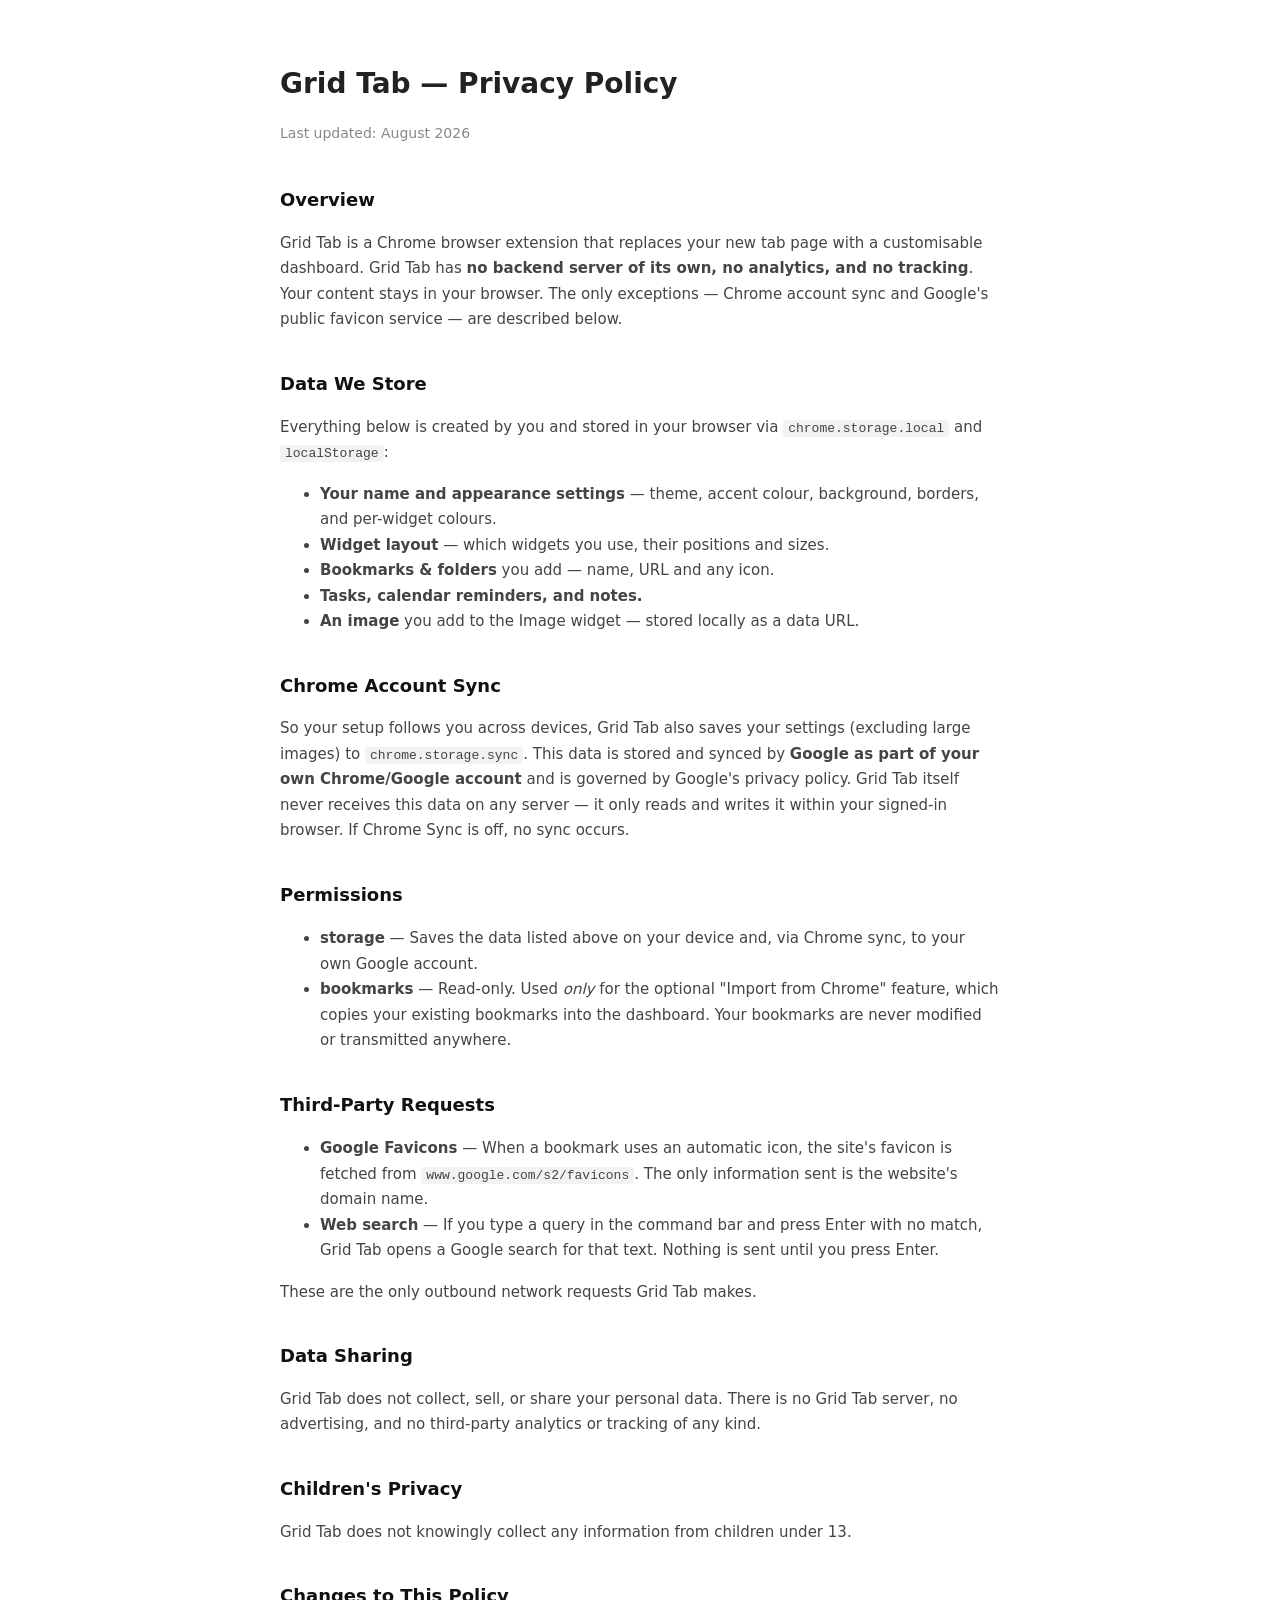
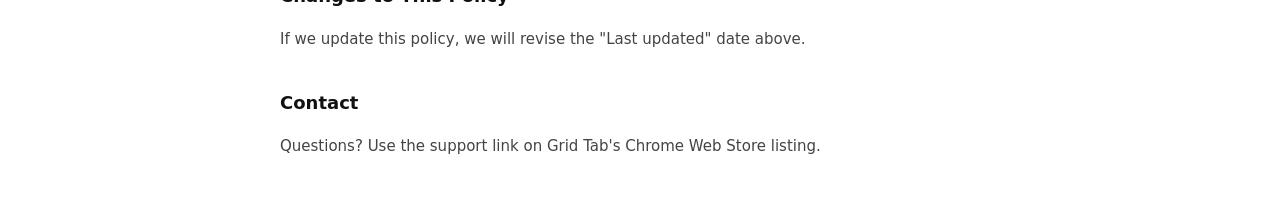
==== index.html @ 0de55970 "Add files via upload" ====
<!DOCTYPE html>
<html lang="en">
<head>
<meta charset="UTF-8">
<meta name="viewport" content="width=device-width,initial-scale=1">
<title>Grid Tab — Privacy Policy</title>
<style>
  body{font-family:system-ui,sans-serif;max-width:720px;margin:60px auto;padding:0 24px;color:#222;line-height:1.7}
  h1{font-size:28px;font-weight:700;margin-bottom:4px}
  h2{font-size:18px;margin-top:36px;color:#111}
  .meta{color:#888;font-size:14px;margin-bottom:40px}
  p,li{font-size:15px;color:#444}
  code{background:#f2f2f2;padding:1px 5px;border-radius:3px;font-size:13px}
</style>
</head>
<body>
<h1>Grid Tab — Privacy Policy</h1>
<p class="meta">Last updated: August 2026</p>

<h2>Overview</h2>
<p>Grid Tab is a Chrome browser extension that replaces your new tab page with a customisable dashboard. Grid Tab has <strong>no backend server of its own, no analytics, and no tracking</strong>. Your content stays in your browser. The only exceptions — Chrome account sync and Google's public favicon service — are described below.</p>

<h2>Data We Store</h2>
<p>Everything below is created by you and stored in your browser via <code>chrome.storage.local</code> and <code>localStorage</code>:</p>
<ul>
  <li><strong>Your name and appearance settings</strong> — theme, accent colour, background, borders, and per-widget colours.</li>
  <li><strong>Widget layout</strong> — which widgets you use, their positions and sizes.</li>
  <li><strong>Bookmarks &amp; folders</strong> you add — name, URL and any icon.</li>
  <li><strong>Tasks, calendar reminders, and notes.</strong></li>
  <li><strong>An image</strong> you add to the Image widget — stored locally as a data URL.</li>
</ul>

<h2>Chrome Account Sync</h2>
<p>So your setup follows you across devices, Grid Tab also saves your settings (excluding large images) to <code>chrome.storage.sync</code>. This data is stored and synced by <strong>Google as part of your own Chrome/Google account</strong> and is governed by Google's privacy policy. Grid Tab itself never receives this data on any server — it only reads and writes it within your signed-in browser. If Chrome Sync is off, no sync occurs.</p>

<h2>Permissions</h2>
<ul>
  <li><strong>storage</strong> — Saves the data listed above on your device and, via Chrome sync, to your own Google account.</li>
  <li><strong>bookmarks</strong> — Read-only. Used <em>only</em> for the optional "Import from Chrome" feature, which copies your existing bookmarks into the dashboard. Your bookmarks are never modified or transmitted anywhere.</li>
</ul>

<h2>Third-Party Requests</h2>
<ul>
  <li><strong>Google Favicons</strong> — When a bookmark uses an automatic icon, the site's favicon is fetched from <code>www.google.com/s2/favicons</code>. The only information sent is the website's domain name.</li>
  <li><strong>Web search</strong> — If you type a query in the command bar and press Enter with no match, Grid Tab opens a Google search for that text. Nothing is sent until you press Enter.</li>
</ul>
<p>These are the only outbound network requests Grid Tab makes.</p>

<h2>Data Sharing</h2>
<p>Grid Tab does not collect, sell, or share your personal data. There is no Grid Tab server, no advertising, and no third-party analytics or tracking of any kind.</p>

<h2>Children's Privacy</h2>
<p>Grid Tab does not knowingly collect any information from children under 13.</p>

<h2>Changes to This Policy</h2>
<p>If we update this policy, we will revise the "Last updated" date above.</p>

<h2>Contact</h2>
<p>Questions? Use the support link on Grid Tab's Chrome Web Store listing.</p>
</body>
</html>
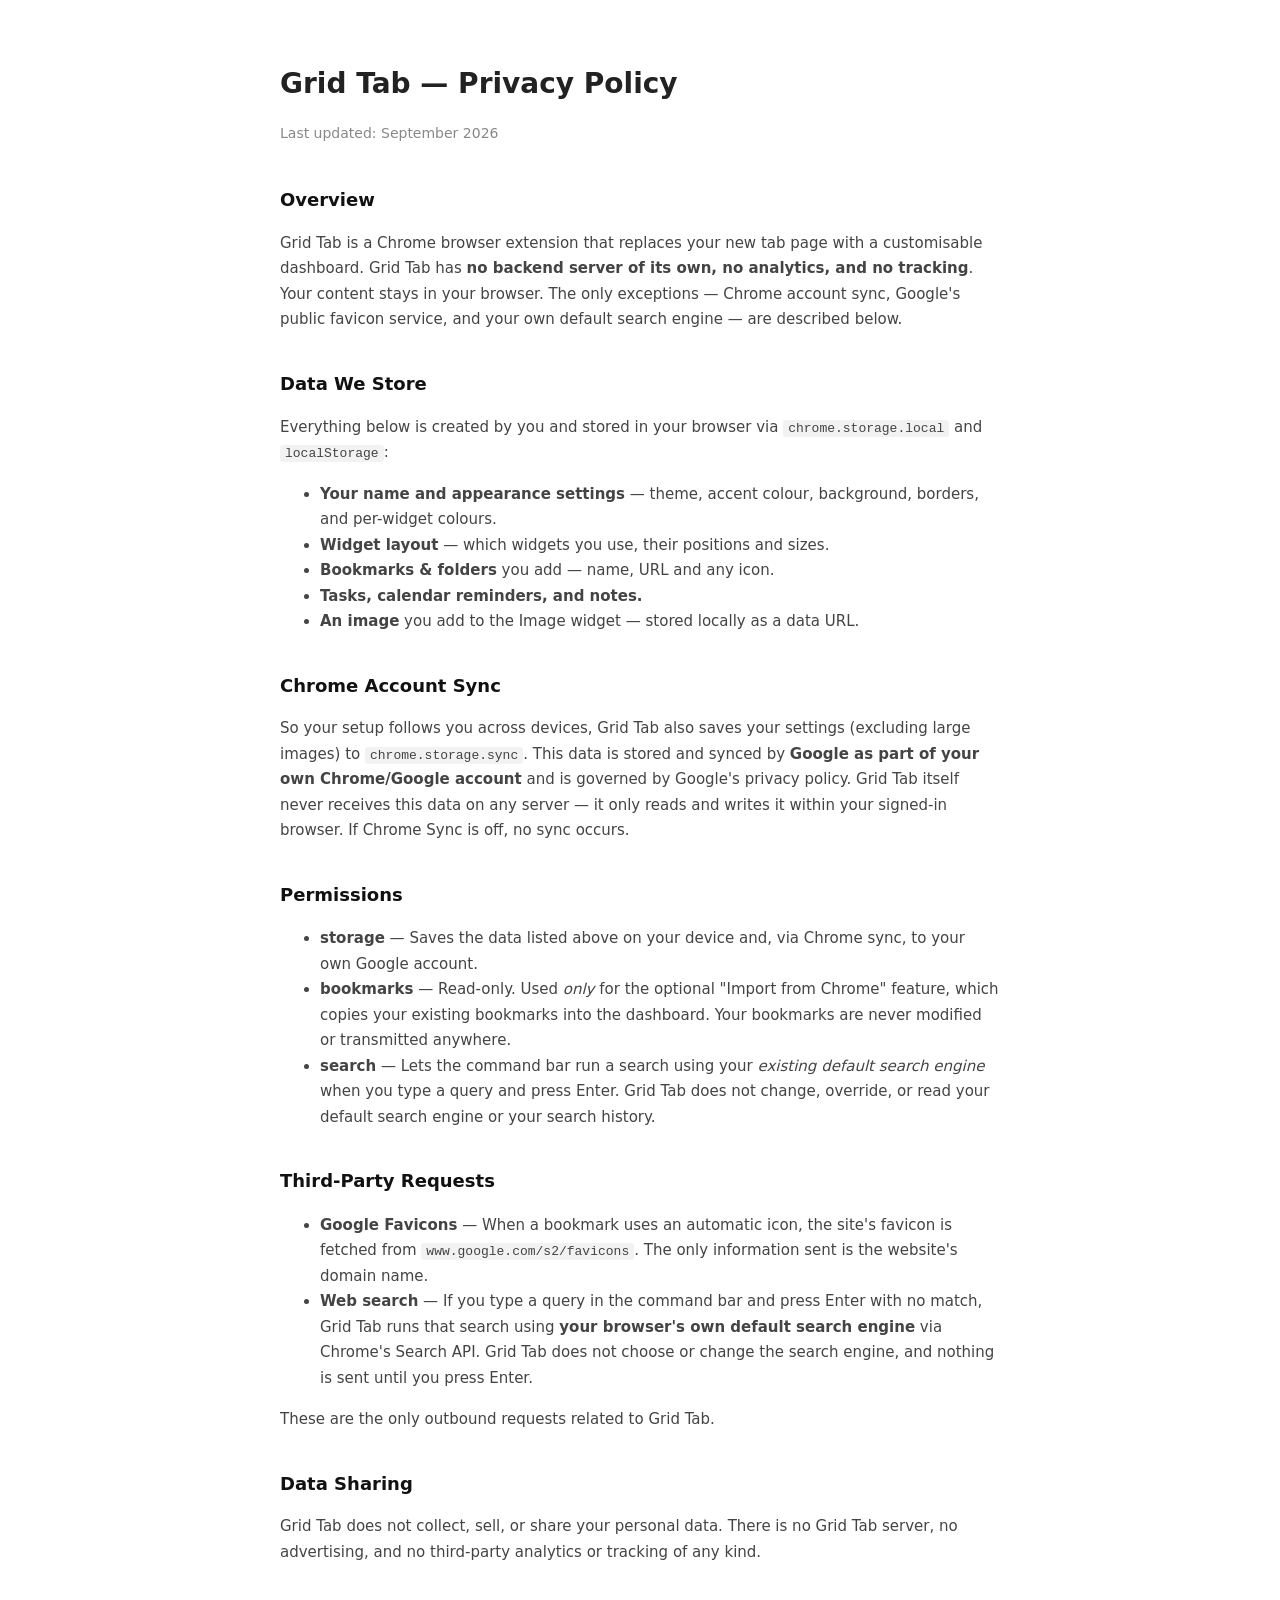
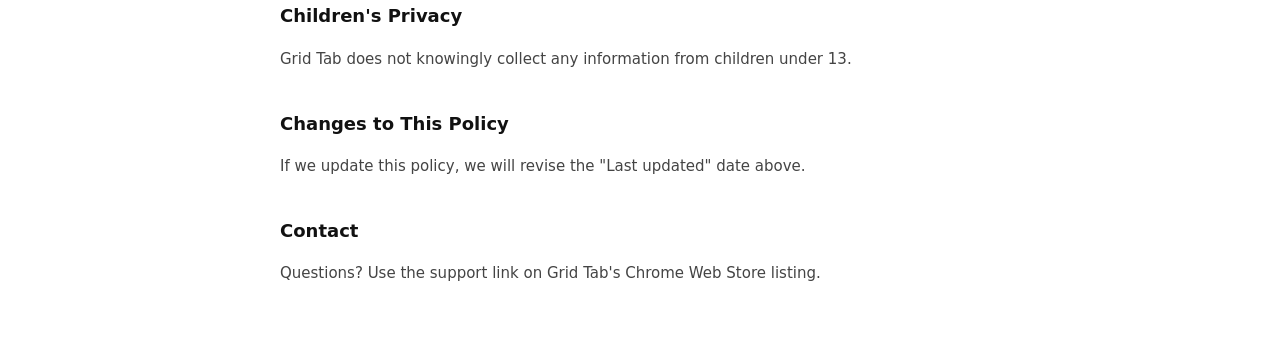
==== commit 2e6b22b2: "Add files via upload" ====
--- a/index.html
+++ b/index.html
@@ -15,10 +15,10 @@
 </head>
 <body>
 <h1>Grid Tab — Privacy Policy</h1>
-<p class="meta">Last updated: August 2026</p>
+<p class="meta">Last updated: September 2026</p>
 
 <h2>Overview</h2>
-<p>Grid Tab is a Chrome browser extension that replaces your new tab page with a customisable dashboard. Grid Tab has <strong>no backend server of its own, no analytics, and no tracking</strong>. Your content stays in your browser. The only exceptions — Chrome account sync and Google's public favicon service — are described below.</p>
+<p>Grid Tab is a Chrome browser extension that replaces your new tab page with a customisable dashboard. Grid Tab has <strong>no backend server of its own, no analytics, and no tracking</strong>. Your content stays in your browser. The only exceptions — Chrome account sync, Google's public favicon service, and your own default search engine — are described below.</p>
 
 <h2>Data We Store</h2>
 <p>Everything below is created by you and stored in your browser via <code>chrome.storage.local</code> and <code>localStorage</code>:</p>
@@ -37,14 +37,15 @@
 <ul>
   <li><strong>storage</strong> — Saves the data listed above on your device and, via Chrome sync, to your own Google account.</li>
   <li><strong>bookmarks</strong> — Read-only. Used <em>only</em> for the optional "Import from Chrome" feature, which copies your existing bookmarks into the dashboard. Your bookmarks are never modified or transmitted anywhere.</li>
+  <li><strong>search</strong> — Lets the command bar run a search using your <em>existing default search engine</em> when you type a query and press Enter. Grid Tab does not change, override, or read your default search engine or your search history.</li>
 </ul>
 
 <h2>Third-Party Requests</h2>
 <ul>
   <li><strong>Google Favicons</strong> — When a bookmark uses an automatic icon, the site's favicon is fetched from <code>www.google.com/s2/favicons</code>. The only information sent is the website's domain name.</li>
-  <li><strong>Web search</strong> — If you type a query in the command bar and press Enter with no match, Grid Tab opens a Google search for that text. Nothing is sent until you press Enter.</li>
+  <li><strong>Web search</strong> — If you type a query in the command bar and press Enter with no match, Grid Tab runs that search using <strong>your browser's own default search engine</strong> via Chrome's Search API. Grid Tab does not choose or change the search engine, and nothing is sent until you press Enter.</li>
 </ul>
-<p>These are the only outbound network requests Grid Tab makes.</p>
+<p>These are the only outbound requests related to Grid Tab.</p>
 
 <h2>Data Sharing</h2>
 <p>Grid Tab does not collect, sell, or share your personal data. There is no Grid Tab server, no advertising, and no third-party analytics or tracking of any kind.</p>
